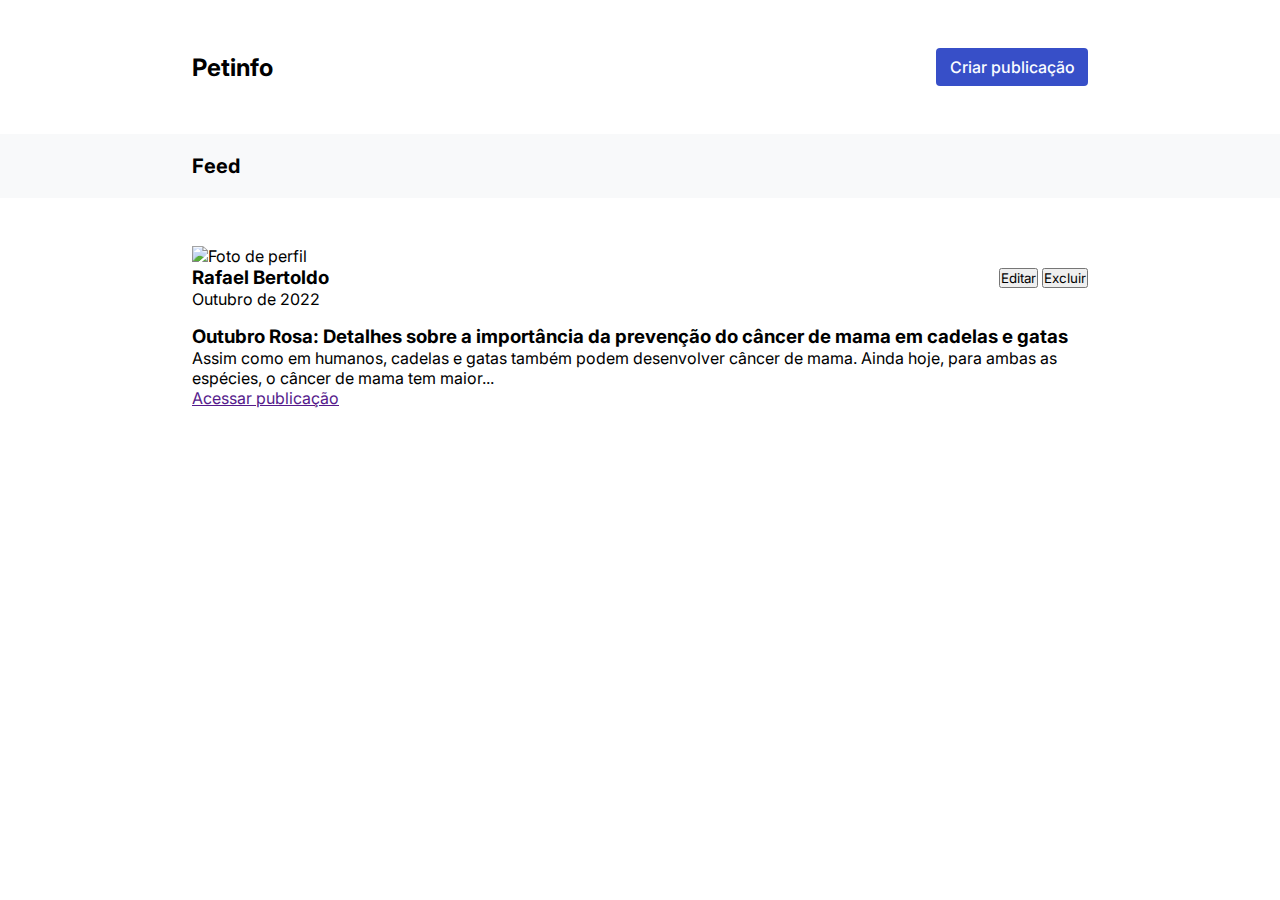
==== src/pages/dashboard.html @ 9b2d5d65 "Entrega" ====
<!DOCTYPE html>
<html lang="en">
<head>
    <meta charset="UTF-8">
    <meta http-equiv="X-UA-Compatible" content="IE=edge">
    <meta name="viewport" content="width=device-width, initial-scale=1.0">
    <link rel="stylesheet" href="/src/styles/globalStyles.css">
    <link rel="stylesheet" href="/src/styles/dashboard.css">

    <title>Petinfo | Dashboard</title>
</head>
<body>
<dialog class="controler_modal">
<div class="contanier_modal">
    <button class="close_modal">Fechar</button>
    <form>
        <label>
            titulo do lista_posts
        </label>
        <input type="text" name="titulo">
    </form>
</div>
</dialog>
    <nav>
        <div class="contanier_logo">
            
            <h1>Petinfo</h1>
            
        <div class="contanier_perfil">
            <button class="button_criar">Criar publicação</button>
        </div>
        </div>
    </nav>

    <div class="contanier_feed">
        <div class="feed"><h2>Feed</h2></div>
    </div>

    <div class="contanier_posts">
        <ul class="lista_posts">
         
          <li>

            <div class="contanier_Perfil_Post">
                <div class="header">
                <img src="" alt="Foto de perfil">
                <h3>Rafael Bertoldo</h3>
                <p>Outubro de 2022</p>
                </div>

                <div>
                    <button>Editar</button>
                    <button>Excluir</button>
                </div>
            </div>

            <div>
                <h3>Outubro Rosa: Detalhes sobre a importância da prevenção do câncer de mama em cadelas e gatas</h3>
                <p>Assim como em humanos, cadelas e gatas também podem desenvolver câncer de mama. Ainda hoje, para ambas as espécies, o câncer de mama tem maior...</p>
                <a href="">Acessar publicação</a>
            </div>

          </li>

        </ul>
    </div>

    <script type="module" src="../scripts/dashboard.js"></script>
</body>
</html>
---- src/styles/globalStyles.css ----
@import url('https://fonts.googleapis.com/css2?family=Inter&display=swap');

* {
  margin: 0;
  padding: 0;
  box-sizing: border-box;
  font-family: 'Inter', sans-serif;
  
}

:root{
  --brand100: hsl(230, 57%, 50%);
  --brand200: hsl(230, 68%, 54%);
  --gray100: hsl(210, 11%, 15%);
  --gray200: hsl(210, 10%, 23%);
  --gray300: hsl(210, 9%, 31%);
  --gray400: hsl(210, 7%, 56%);
  --gray500: hsl(210, 11%, 71%);
  --gray600: hsl(210, 16%, 93%);
  --gray700: hsl(210, 17%, 95%);
  --gray800: hsl(210, 17%, 98%);
  --gray900: hsl(200, 100%, 99%);
  --alert100: hsl(349, 57%, 50%);
  --alert200: hsl(349, 69%, 55%);
  --sucess100: hsl(162, 88%, 26%);
}

body {
  font-family: 'Inter', sans-serif;
}
---- src/styles/dashboard.css ----
nav{
    
    width: 100vw;
    display: flex;       
}

.contanier_logo{
    margin: 0 auto;
    padding:3em 0;
    width: 70%;
    display: flex;
    justify-content: space-between;
    align-items: center;
}

.contanier_logo h1{
    font-size: 24px;
}

.contanier_perfil{
    display: flex;
    align-items: center;
    gap: 0.8em;
}

.contanier_perfil button{
    width: 152px;
    height: 38px;
    background-color: var(--brand100);
    border: none;
    border-radius:4px;
    color: var(--gray900);
    font-weight: 500;
    font-size: 1em;
}

.contanier_perfil img{
    width: 41px;
    height: 41px;
    border-radius: 100%;
    border: 1px solid var(--brand100);
}

.contanier_feed{
    margin: 0 auto;
    width:100vw;
    height: 64px;
    background-color: #F8F9FA ;
    display: flex;
    align-items: center;
}

.feed{
    margin: 0 auto;
    width:70%;
}
.feed h2{
    font-size:20px;
}

.contanier_posts{
    width:100%;
}
.lista_posts{
    list-style: none;
    margin: 3em auto;
    width:70%;
}

.lista_posts li{
    width:100%;
    height: auto;
    margin-bottom: 4em;
}

.contanier_Perfil_Post{
    display: flex;
    align-items: center;
    justify-content: space-between;
    margin-bottom: 1em;
}

.perfil{
    display: flex;
    gap: 1em;
    align-items: center;
}
.perfil img{
    width: 32px;
    height: 32px;
    border-radius: 100%;
    border: 1px solid var(--brand100);
}
.perfil h3{
font-size: 14px;

}
.perfil p{
font-size: 14px;
color: #868E96;
}

.contanier_buttons{
    display: flex;
    gap: 0.8em;
}
.contanier_buttons button{
    width: 60px;
    height: 32px;
    background-color:#F1F3F5;
    color: var(--gray400);
    border: none;
    font-size: 14px;
    font-weight: 500;
    border-radius: 4px;
}

.contanier_conteudo{
    display: flex;
    flex-direction: column;
    gap: 1em;
}

.contanier_conteudo h3{
    font-size: 24px;
}

.contanier_conteudo p{
    font-size: 1em;
    
}

.acessar_post{
    color: var(--brand100);
    font-weight: 600;
}
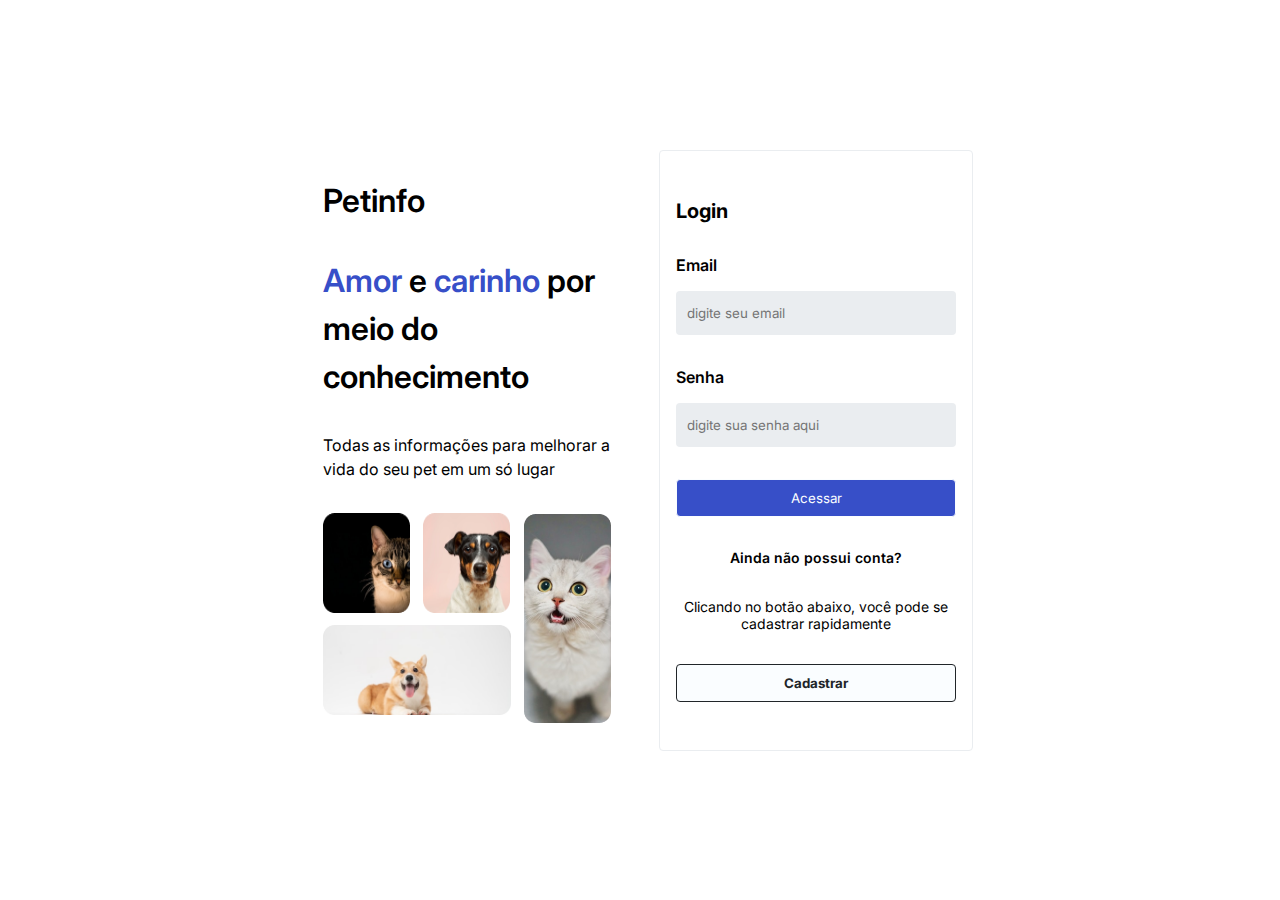
==== commit 3f98df5f: "entregaa" ====
--- a/src/pages/dashboard.html
+++ b/src/pages/dashboard.html
@@ -22,12 +22,14 @@
 </div>
 </dialog>
     <nav>
+
         <div class="contanier_logo">
-            
+
             <h1>Petinfo</h1>
             
         <div class="contanier_perfil">
             <button class="button_criar">Criar publicação</button>
+
         </div>
         </div>
     </nav>
@@ -39,29 +41,6 @@
     <div class="contanier_posts">
         <ul class="lista_posts">
          
-          <li>
-
-            <div class="contanier_Perfil_Post">
-                <div class="header">
-                <img src="" alt="Foto de perfil">
-                <h3>Rafael Bertoldo</h3>
-                <p>Outubro de 2022</p>
-                </div>
-
-                <div>
-                    <button>Editar</button>
-                    <button>Excluir</button>
-                </div>
-            </div>
-
-            <div>
-                <h3>Outubro Rosa: Detalhes sobre a importância da prevenção do câncer de mama em cadelas e gatas</h3>
-                <p>Assim como em humanos, cadelas e gatas também podem desenvolver câncer de mama. Ainda hoje, para ambas as espécies, o câncer de mama tem maior...</p>
-                <a href="">Acessar publicação</a>
-            </div>
-
-          </li>
-
         </ul>
     </div>
 
--- a/src/styles/dashboard.css
+++ b/src/styles/dashboard.css
@@ -64,7 +64,7 @@
 .lista_posts{
     list-style: none;
     margin: 3em auto;
-    width:70%;
+    width:60%;
 }
 
 .lista_posts li{
@@ -107,11 +107,8 @@
 .contanier_buttons button{
     width: 60px;
     height: 32px;
-    background-color:#F1F3F5;
-    color: var(--gray400);
-    border: none;
     font-size: 14px;
-    font-weight: 500;
+    font-weight: 600;
     border-radius: 4px;
 }
 
@@ -133,4 +130,181 @@
 .acessar_post{
     color: var(--brand100);
     font-weight: 600;
-}+    cursor: pointer;
+}
+
+
+dialog{
+    margin: 3em auto;
+    width: 50%;
+    border: none;
+    border-radius: 8px;
+}
+
+.contanier_Perfil_Post_Modal{
+    padding: 1.5em 1em;
+    display: flex;
+    flex-direction: column;
+    width: 100%;
+    height:auto;
+    gap: 3em;
+    border-radius: 8px;
+}
+
+.contanier_Perfil_Post_Modal button{
+    position: absolute;
+    right:1em;
+    width:38px;
+    height:32px;
+    border: none;
+    color: #868E96;
+    background-color: #E9ECEF;
+    border-radius: 4px;
+}
+
+.contanier_conteudo_modal{
+    display: flex;
+    flex-direction: column;
+    gap: 1em;
+}
+
+.contanier_header{
+    padding: 1.5em 1em;
+    display: flex;
+    flex-direction: column;
+    width: 100%;
+    height:auto;
+    gap: 3em;
+    border-radius: 8px;
+}
+
+.contanier_header h1{
+    font-size: 20px;
+}
+
+.closeModal{
+    position: absolute;
+    top: 1.5em;
+    right:1em;
+    width:38px;
+    height:32px;
+    border: none;
+    color: #868E96;
+    background-color: #E9ECEF;
+    border-radius: 4px;
+}
+
+form{
+    display: flex;
+    flex-direction: column;
+    gap: 0.5em;
+}
+
+label{
+    font-size: 1em;
+    font-weight: 600;
+}
+
+input{
+    width: 100%;
+    height: 44px;
+    border: 1px solid #D9D9D9;
+    border-radius: 4px;
+    background-color:#F8F9FA; 
+    padding: 0.5em;
+  
+}
+
+textarea{
+    width: 100%;
+    min-height: 10em;
+    height:auto;
+    border: 1px solid #D9D9D9;
+    border-radius: 4px;
+    background-color:#F8F9FA;
+    padding: 0.5em;
+}
+
+button{
+    cursor: pointer;
+}
+
+.contanier_buttons_modal{
+display: flex;
+justify-content: flex-end;
+gap: 0.5em
+}
+.publicarPost{
+    background-color: var(--brand100);
+    border: none;
+    padding: 0.5em 1em;
+    color:var(--gray900);
+    border-radius: 4px;
+}
+.CancelarPost{
+    background-color:#E9ECEF;
+    border: none;
+    padding: 0.5em 1em;
+    color:#868E96;
+    border-radius: 4px;
+}
+
+.salvar_alteracoes{
+    background-color: var(--brand100);
+    border: none;
+    padding: 0.5em 1em;
+    color:var(--gray900);
+    border-radius: 4px;
+}
+.cancelar_alteracoes{
+    background-color:#E9ECEF;
+    border: none;
+    padding: 0.5em 1em;
+    color:#868E96;
+    border-radius: 4px;
+}
+
+.contanier_conteudo_modal h2{
+    font-size: 24px;
+}
+.contanier_conteudo_modal p{
+    font-size: 1em;
+}
+.excluir_bnt{
+    background-color:var(--alert100);
+    border: none;
+    padding: 0.5em 1em;
+    color:var(--gray900);
+    border-radius: 4px;
+}
+.cancelar_bnt{
+    background-color:var(--gray600);
+    border: none;
+    padding: 0.5em 1em;
+    color:var(--gray400);
+    border-radius: 4px;
+}
+
+.contanier_logout{
+    display: none;
+    position: absolute;
+    right: 2em;
+    top: 6em;
+}
+
+.hidden{
+    display: block;
+}
+
+
+.button_editar{
+    background-color:#ffffff;
+    border: 1px solid var(--gray600);
+    color: var(--gray100);
+}
+
+.button_excluir{
+    background-color:var(--gray700);
+    border:none;
+    color: var(--gray400);
+}
